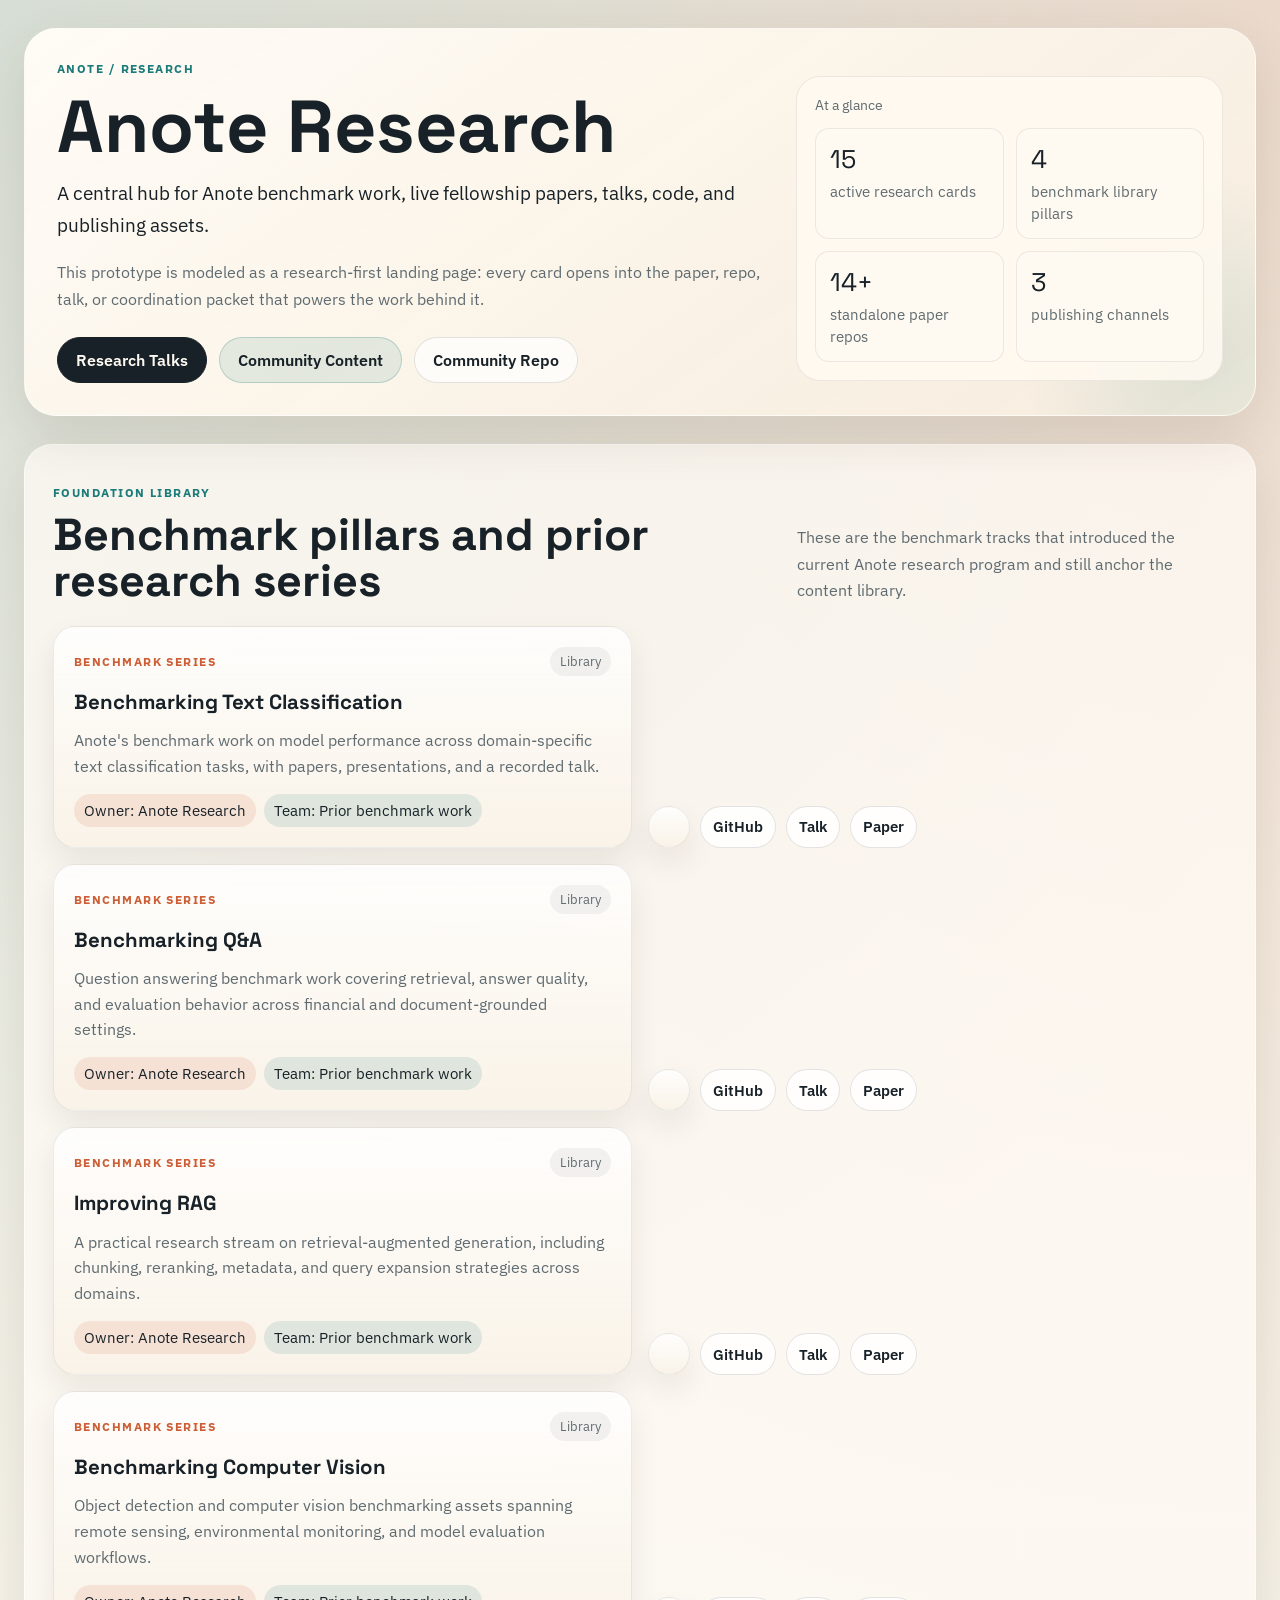
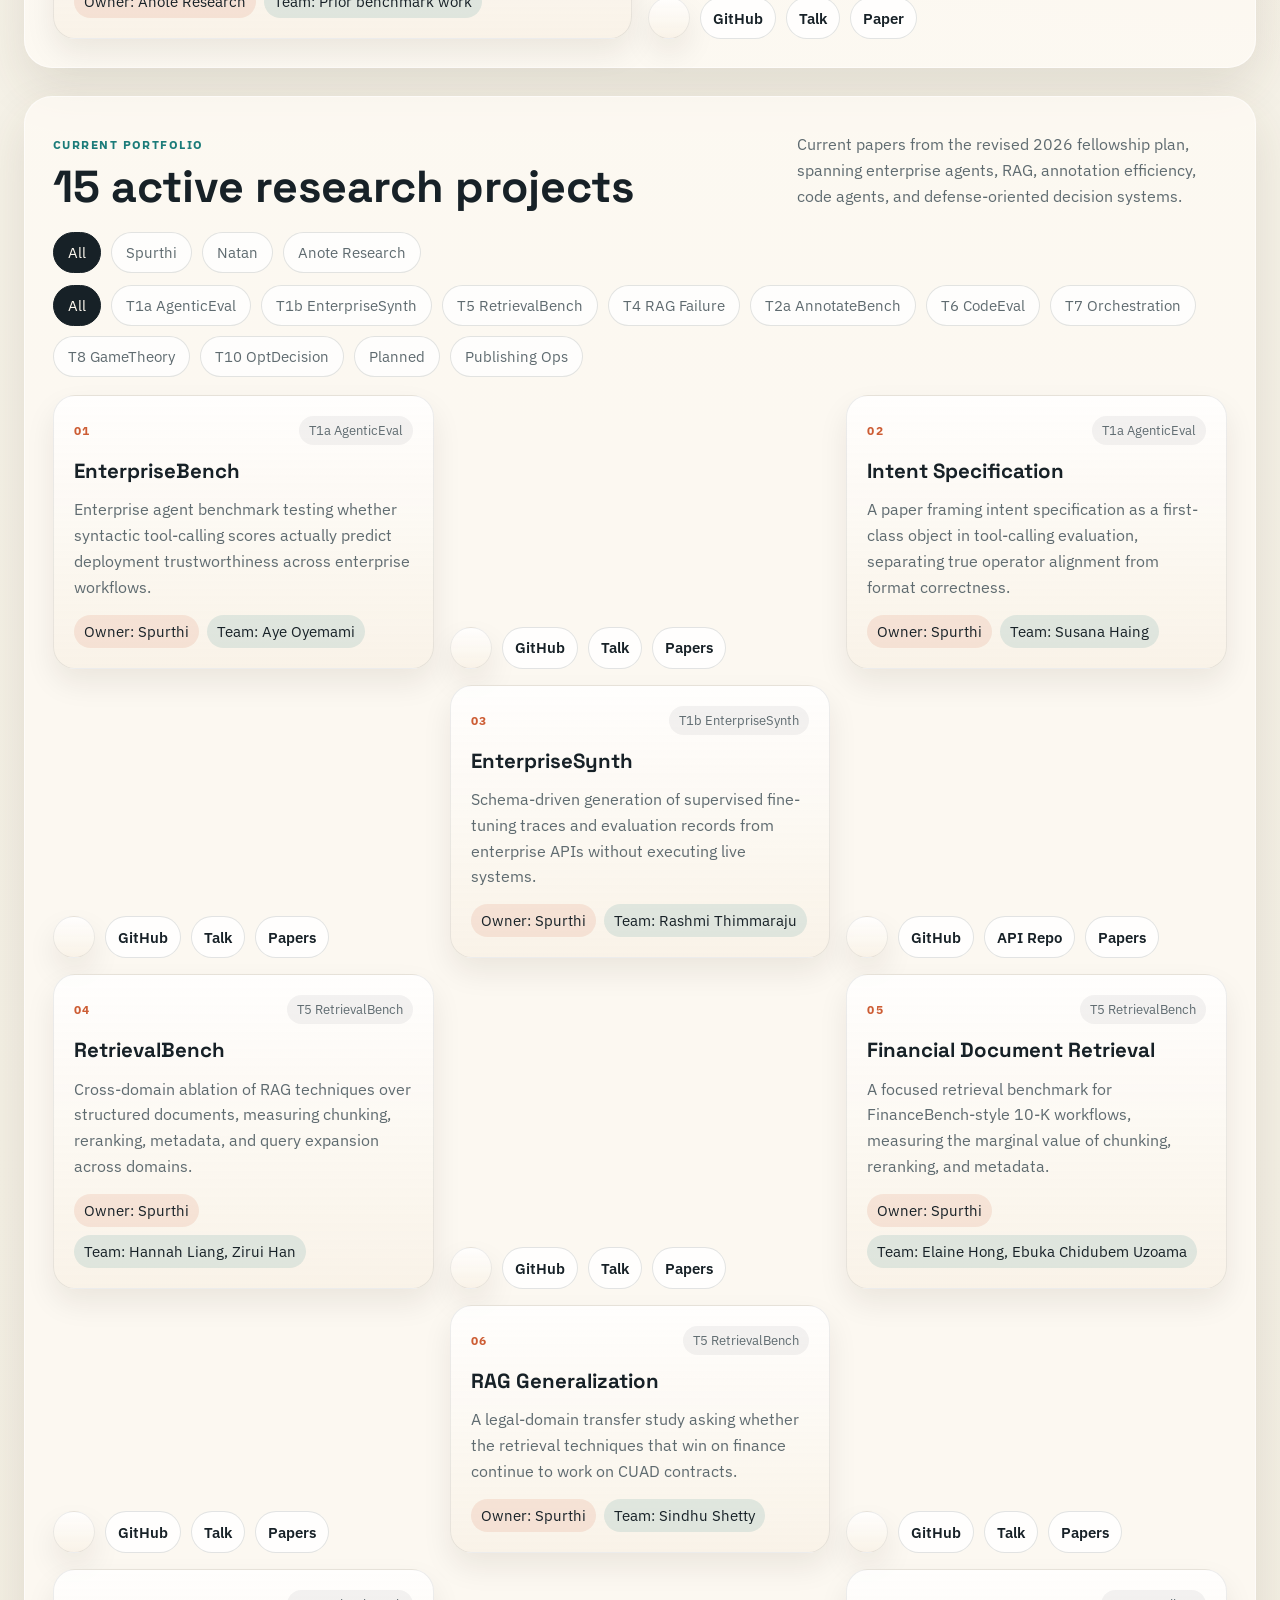
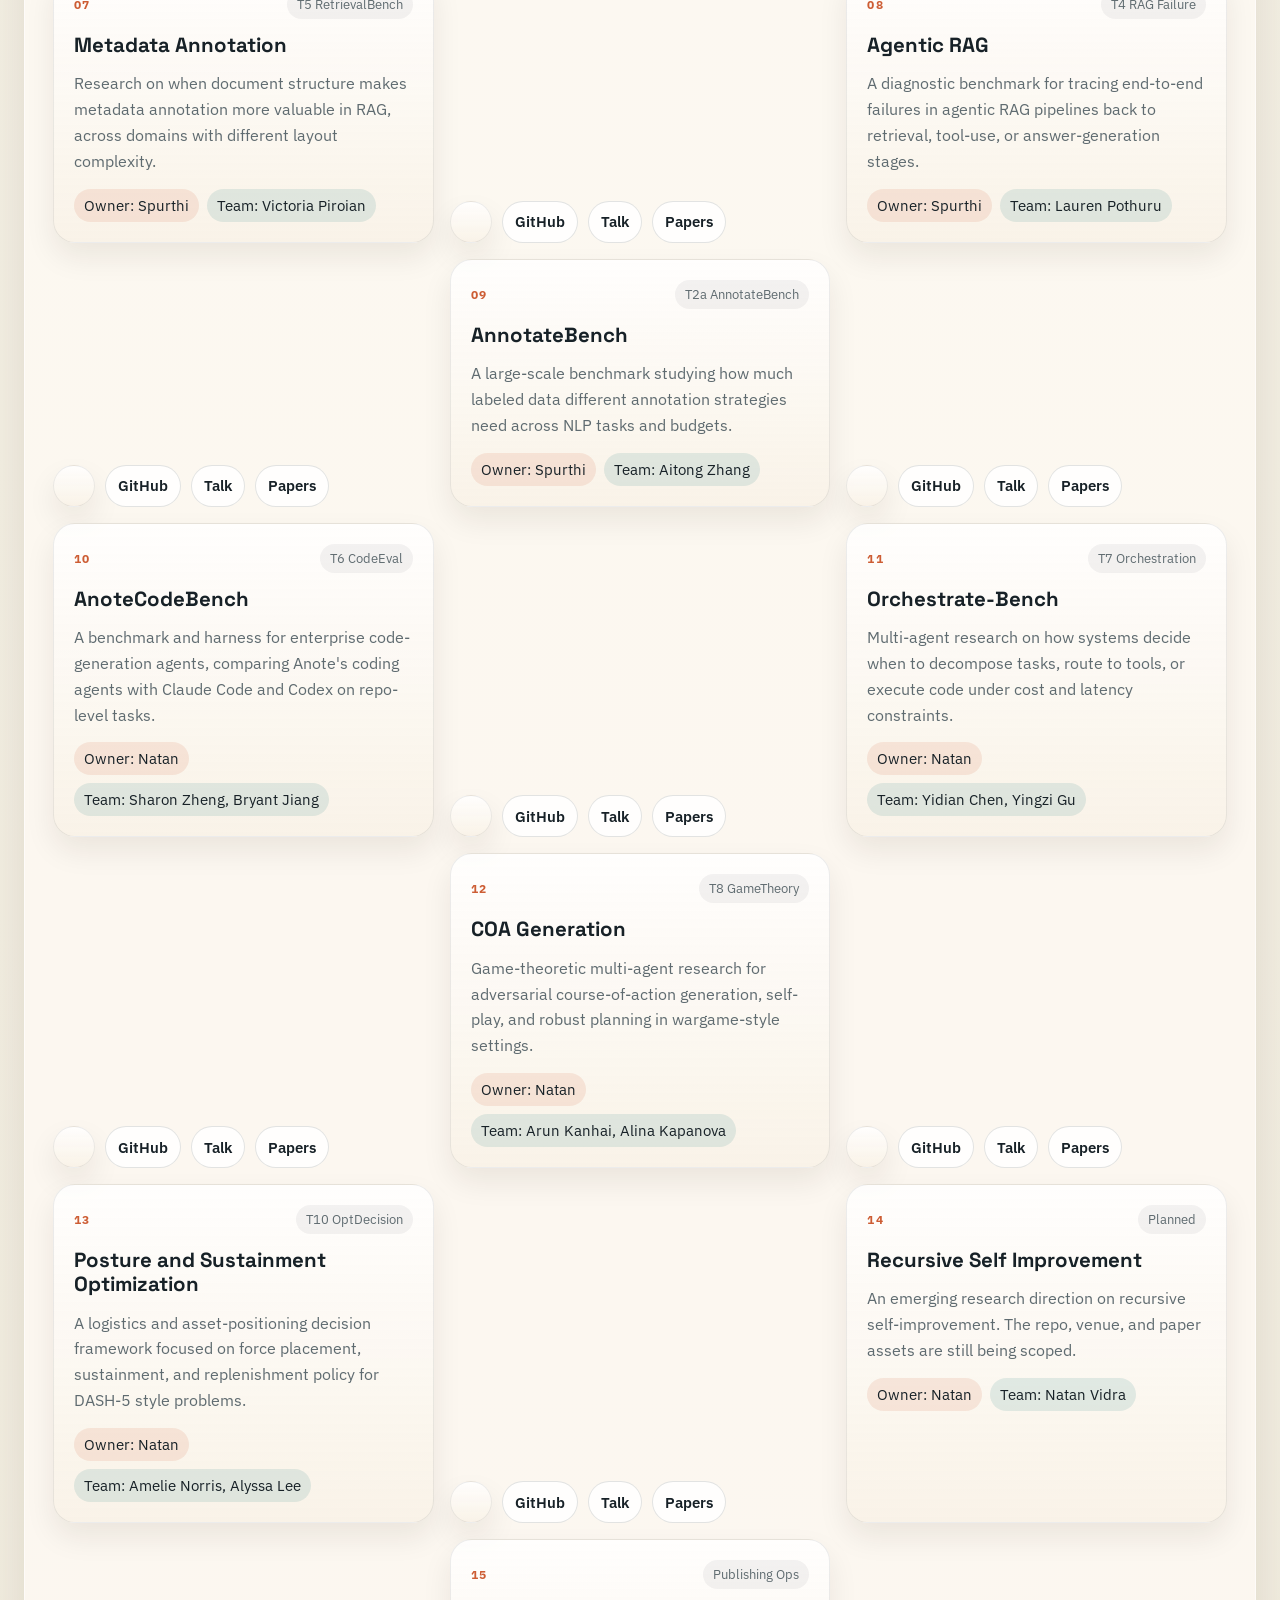
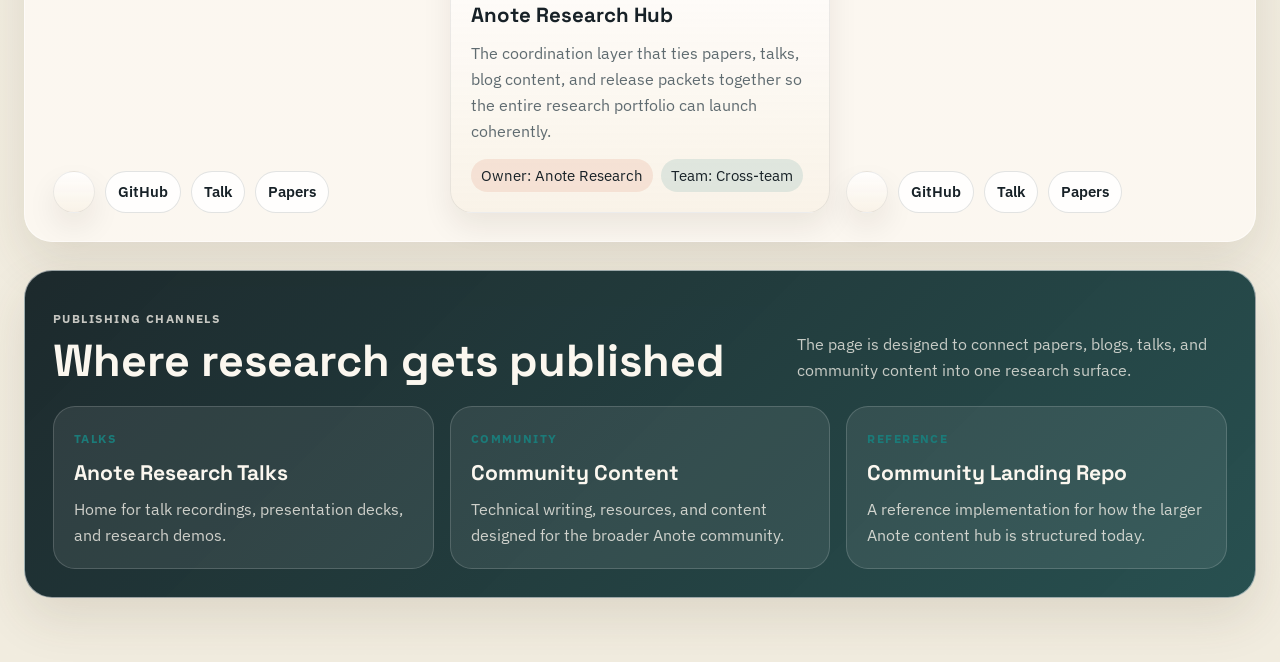
==== researchops/research-page/index.html @ d4bd1a4d "Organize research paper folders" ====
<!DOCTYPE html>
<html lang="en">
  <head>
    <meta charset="UTF-8" />
    <meta name="viewport" content="width=device-width, initial-scale=1.0" />
    <title>Anote Research</title>
    <link rel="preconnect" href="https://fonts.googleapis.com" />
    <link rel="preconnect" href="https://fonts.gstatic.com" crossorigin />
    <link
      href="https://fonts.googleapis.com/css2?family=IBM+Plex+Sans:wght@400;500;600;700&family=Space+Grotesk:wght@500;700&display=swap"
      rel="stylesheet"
    />
    <link rel="stylesheet" href="./styles.css" />
  </head>
  <body>
    <div class="page-shell">
      <header class="hero">
        <div class="hero__eyebrow">Anote / research</div>
        <div class="hero__content">
          <div class="hero__copy">
            <h1>Anote Research</h1>
            <p class="hero__lede">
              A central hub for Anote benchmark work, live fellowship papers,
              talks, code, and publishing assets.
            </p>
            <p class="hero__subcopy">
              This prototype is modeled as a research-first landing page: every
              card opens into the paper, repo, talk, or coordination packet that
              powers the work behind it.
            </p>
            <div class="hero__actions">
              <a class="button button--primary" href="https://anote.ai/researchTalks" target="_blank" rel="noreferrer">Research Talks</a>
              <a class="button button--secondary" href="https://community.anote.ai/community/content" target="_blank" rel="noreferrer">Community Content</a>
              <a class="button button--ghost" href="https://github.com/anote-ai/Community" target="_blank" rel="noreferrer">Community Repo</a>
            </div>
          </div>
          <aside class="hero__panel">
            <div class="hero__panel-label">At a glance</div>
            <div class="stat-grid" id="stat-grid"></div>
          </aside>
        </div>
      </header>

      <main>
        <section class="section">
          <div class="section__heading">
            <div>
              <p class="section__eyebrow">Foundation Library</p>
              <h2>Benchmark pillars and prior research series</h2>
            </div>
            <p class="section__intro">
              These are the benchmark tracks that introduced the current Anote
              research program and still anchor the content library.
            </p>
          </div>
          <div class="card-grid card-grid--featured" id="featured-projects"></div>
        </section>

        <section class="section">
          <div class="section__heading">
            <div>
              <p class="section__eyebrow">Current Portfolio</p>
              <h2>15 active research projects</h2>
            </div>
            <p class="section__intro">
              Current papers from the revised 2026 fellowship plan, spanning
              enterprise agents, RAG, annotation efficiency, code agents, and
              defense-oriented decision systems.
            </p>
          </div>
          <div class="toolbar">
            <div class="filter-group" id="owner-filters"></div>
            <div class="filter-group" id="track-filters"></div>
          </div>
          <div class="card-grid" id="active-projects"></div>
        </section>

        <section class="section section--channels">
          <div class="section__heading">
            <div>
              <p class="section__eyebrow">Publishing Channels</p>
              <h2>Where research gets published</h2>
            </div>
            <p class="section__intro">
              The page is designed to connect papers, blogs, talks, and
              community content into one research surface.
            </p>
          </div>
          <div class="channel-grid">
            <a class="channel-card" href="https://anote.ai/researchTalks" target="_blank" rel="noreferrer">
              <span class="channel-card__label">Talks</span>
              <h3>Anote Research Talks</h3>
              <p>Home for talk recordings, presentation decks, and research demos.</p>
            </a>
            <a class="channel-card" href="https://community.anote.ai/community/content" target="_blank" rel="noreferrer">
              <span class="channel-card__label">Community</span>
              <h3>Community Content</h3>
              <p>Technical writing, resources, and content designed for the broader Anote community.</p>
            </a>
            <a class="channel-card" href="https://github.com/anote-ai/Community" target="_blank" rel="noreferrer">
              <span class="channel-card__label">Reference</span>
              <h3>Community Landing Repo</h3>
              <p>A reference implementation for how the larger Anote content hub is structured today.</p>
            </a>
          </div>
        </section>
      </main>
    </div>

    <script src="./app.js"></script>
  </body>
</html>
---- researchops/research-page/styles.css ----
:root {
  --bg: #f5f1e7;
  --panel: rgba(255, 251, 245, 0.92);
  --panel-strong: #fffaf1;
  --text: #172127;
  --muted: #5f6b70;
  --line: rgba(23, 33, 39, 0.12);
  --accent: #cd5d34;
  --accent-soft: rgba(205, 93, 52, 0.12);
  --teal: #1b7b79;
  --teal-soft: rgba(27, 123, 121, 0.12);
  --shadow: 0 20px 50px rgba(73, 58, 36, 0.12);
  --radius-xl: 28px;
  --radius-lg: 20px;
  --radius-md: 14px;
}

* {
  box-sizing: border-box;
}

html {
  scroll-behavior: smooth;
}

body {
  margin: 0;
  min-height: 100vh;
  font-family: "IBM Plex Sans", sans-serif;
  color: var(--text);
  background:
    radial-gradient(circle at top left, rgba(27, 123, 121, 0.14), transparent 28%),
    radial-gradient(circle at top right, rgba(205, 93, 52, 0.16), transparent 30%),
    linear-gradient(180deg, #f7f4eb 0%, #f1ecdf 100%);
}

a {
  color: inherit;
  text-decoration: none;
}

.page-shell {
  width: min(1240px, calc(100vw - 48px));
  margin: 0 auto;
  padding: 28px 0 64px;
}

.hero {
  position: relative;
  overflow: hidden;
  background:
    linear-gradient(145deg, rgba(255, 251, 245, 0.96), rgba(246, 236, 220, 0.92)),
    var(--panel);
  border: 1px solid rgba(255, 255, 255, 0.55);
  border-radius: 32px;
  box-shadow: var(--shadow);
  padding: 32px;
}

.hero::after {
  content: "";
  position: absolute;
  inset: auto -10% -30% auto;
  width: 360px;
  height: 360px;
  border-radius: 50%;
  background: radial-gradient(circle, rgba(27, 123, 121, 0.12) 0%, transparent 70%);
}

.hero__eyebrow,
.section__eyebrow,
.channel-card__label,
.project-card__meta {
  letter-spacing: 0.12em;
  text-transform: uppercase;
  font-size: 0.75rem;
  font-weight: 700;
}

.hero__eyebrow,
.section__eyebrow,
.channel-card__label {
  color: var(--teal);
}

.hero__content {
  display: grid;
  grid-template-columns: minmax(0, 1.5fr) minmax(320px, 0.9fr);
  gap: 28px;
  align-items: start;
  position: relative;
  z-index: 1;
}

.hero h1,
.section h2,
.project-card h3,
.channel-card h3,
.stat-card__value {
  font-family: "Space Grotesk", sans-serif;
}

.hero h1 {
  margin: 16px 0 14px;
  font-size: clamp(2.6rem, 6vw, 4.6rem);
  line-height: 0.96;
}

.hero__lede {
  margin: 0;
  max-width: 760px;
  font-size: 1.18rem;
  line-height: 1.7;
}

.hero__subcopy {
  max-width: 720px;
  margin: 18px 0 0;
  color: var(--muted);
  line-height: 1.7;
}

.hero__actions {
  display: flex;
  flex-wrap: wrap;
  gap: 12px;
  margin-top: 24px;
}

.button {
  display: inline-flex;
  align-items: center;
  justify-content: center;
  min-height: 46px;
  padding: 0 18px;
  border-radius: 999px;
  border: 1px solid var(--line);
  font-weight: 600;
  transition: transform 180ms ease, background-color 180ms ease, border-color 180ms ease;
}

.button:hover {
  transform: translateY(-1px);
}

.button--primary {
  background: var(--text);
  color: #fffaf1;
  border-color: var(--text);
}

.button--secondary {
  background: rgba(27, 123, 121, 0.1);
  border-color: rgba(27, 123, 121, 0.24);
}

.button--ghost {
  background: rgba(255, 255, 255, 0.72);
}

.hero__panel {
  background: rgba(255, 250, 241, 0.9);
  border: 1px solid rgba(23, 33, 39, 0.08);
  border-radius: 24px;
  padding: 18px;
}

.hero__panel-label {
  color: var(--muted);
  font-size: 0.9rem;
  margin-bottom: 14px;
}

.stat-grid {
  display: grid;
  grid-template-columns: repeat(2, minmax(0, 1fr));
  gap: 12px;
}

.stat-card {
  background: var(--panel-strong);
  border: 1px solid rgba(23, 33, 39, 0.08);
  border-radius: var(--radius-md);
  padding: 14px;
}

.stat-card__value {
  display: block;
  font-size: 1.6rem;
  margin-bottom: 6px;
}

.stat-card__label {
  color: var(--muted);
  font-size: 0.92rem;
  line-height: 1.4;
}

.section {
  margin-top: 28px;
  background: rgba(255, 251, 245, 0.72);
  border: 1px solid rgba(255, 255, 255, 0.55);
  border-radius: 28px;
  box-shadow: var(--shadow);
  padding: 28px;
}

.section__heading {
  display: flex;
  justify-content: space-between;
  gap: 24px;
  align-items: end;
  margin-bottom: 22px;
}

.section h2 {
  margin: 10px 0 0;
  font-size: clamp(1.8rem, 4vw, 2.8rem);
  line-height: 1.02;
}

.section__intro {
  max-width: 430px;
  color: var(--muted);
  line-height: 1.65;
  margin: 0;
}

.toolbar {
  display: flex;
  flex-wrap: wrap;
  gap: 12px;
  justify-content: space-between;
  margin-bottom: 18px;
}

.filter-group {
  display: flex;
  flex-wrap: wrap;
  gap: 10px;
}

.filter-chip {
  border: 1px solid rgba(23, 33, 39, 0.12);
  border-radius: 999px;
  background: rgba(255, 255, 255, 0.74);
  color: var(--muted);
  padding: 10px 14px;
  font: inherit;
  font-size: 0.92rem;
  cursor: pointer;
  transition: background-color 180ms ease, border-color 180ms ease, color 180ms ease;
}

.filter-chip.is-active {
  background: var(--text);
  border-color: var(--text);
  color: #fffaf1;
}

.card-grid {
  display: grid;
  grid-template-columns: repeat(3, minmax(0, 1fr));
  gap: 16px;
}

.card-grid--featured {
  grid-template-columns: repeat(2, minmax(0, 1fr));
}

.project-card {
  display: flex;
  flex-direction: column;
  gap: 14px;
  min-height: 100%;
  padding: 20px;
  border-radius: 22px;
  border: 1px solid rgba(23, 33, 39, 0.08);
  background:
    linear-gradient(180deg, rgba(255, 255, 255, 0.82), rgba(249, 242, 231, 0.96));
  box-shadow: 0 14px 30px rgba(39, 28, 8, 0.08);
  transition: transform 180ms ease, border-color 180ms ease, box-shadow 180ms ease;
}

.project-card:hover {
  transform: translateY(-3px);
  border-color: rgba(27, 123, 121, 0.22);
  box-shadow: 0 18px 34px rgba(39, 28, 8, 0.12);
}

.project-card__topline {
  display: flex;
  justify-content: space-between;
  gap: 14px;
  align-items: center;
}

.project-card__meta {
  color: var(--accent);
}

.project-card__track {
  font-size: 0.82rem;
  color: var(--muted);
  padding: 6px 10px;
  border-radius: 999px;
  background: rgba(23, 33, 39, 0.05);
}

.project-card h3 {
  margin: 0;
  font-size: 1.28rem;
  line-height: 1.18;
}

.project-card p {
  margin: 0;
  color: var(--muted);
  line-height: 1.62;
}

.project-card__owner {
  display: flex;
  flex-wrap: wrap;
  gap: 8px;
  font-size: 0.92rem;
}

.pill {
  display: inline-flex;
  align-items: center;
  gap: 6px;
  border-radius: 999px;
  padding: 7px 10px;
  background: var(--accent-soft);
  color: var(--text);
}

.pill--teal {
  background: var(--teal-soft);
}

.project-card__links {
  display: flex;
  flex-wrap: wrap;
  gap: 10px;
  margin-top: auto;
}

.link-chip {
  display: inline-flex;
  align-items: center;
  gap: 8px;
  padding: 10px 12px;
  border-radius: 999px;
  border: 1px solid rgba(23, 33, 39, 0.12);
  background: rgba(255, 255, 255, 0.86);
  font-size: 0.92rem;
  font-weight: 600;
}

.link-chip--muted {
  color: var(--muted);
  background: rgba(23, 33, 39, 0.04);
}

.section--channels {
  background:
    linear-gradient(135deg, rgba(24, 37, 40, 0.98), rgba(31, 73, 74, 0.96));
  color: #fbf7ef;
}

.section--channels .section__intro,
.section--channels .section__eyebrow {
  color: rgba(251, 247, 239, 0.76);
}

.channel-grid {
  display: grid;
  grid-template-columns: repeat(3, minmax(0, 1fr));
  gap: 16px;
}

.channel-card {
  background: rgba(255, 255, 255, 0.08);
  border: 1px solid rgba(255, 255, 255, 0.16);
  border-radius: 22px;
  padding: 20px;
  transition: transform 180ms ease, background-color 180ms ease;
}

.channel-card:hover {
  transform: translateY(-3px);
  background: rgba(255, 255, 255, 0.12);
}

.channel-card h3 {
  margin: 12px 0 10px;
  font-size: 1.32rem;
}

.channel-card p {
  margin: 0;
  color: rgba(251, 247, 239, 0.78);
  line-height: 1.65;
}

@media (max-width: 1100px) {
  .hero__content,
  .section__heading {
    grid-template-columns: 1fr;
    display: grid;
  }

  .section__heading {
    align-items: start;
  }

  .section__intro {
    max-width: none;
  }

  .card-grid,
  .card-grid--featured,
  .channel-grid {
    grid-template-columns: repeat(2, minmax(0, 1fr));
  }
}

@media (max-width: 760px) {
  .page-shell {
    width: min(100vw - 24px, 1240px);
    padding-top: 12px;
  }

  .hero,
  .section {
    padding: 20px;
    border-radius: 24px;
  }

  .stat-grid,
  .card-grid,
  .card-grid--featured,
  .channel-grid {
    grid-template-columns: 1fr;
  }

  .project-card__topline {
    flex-direction: column;
    align-items: start;
  }

  .hero__actions,
  .project-card__links {
    flex-direction: column;
  }

  .button,
  .link-chip {
    width: 100%;
    justify-content: center;
  }
}
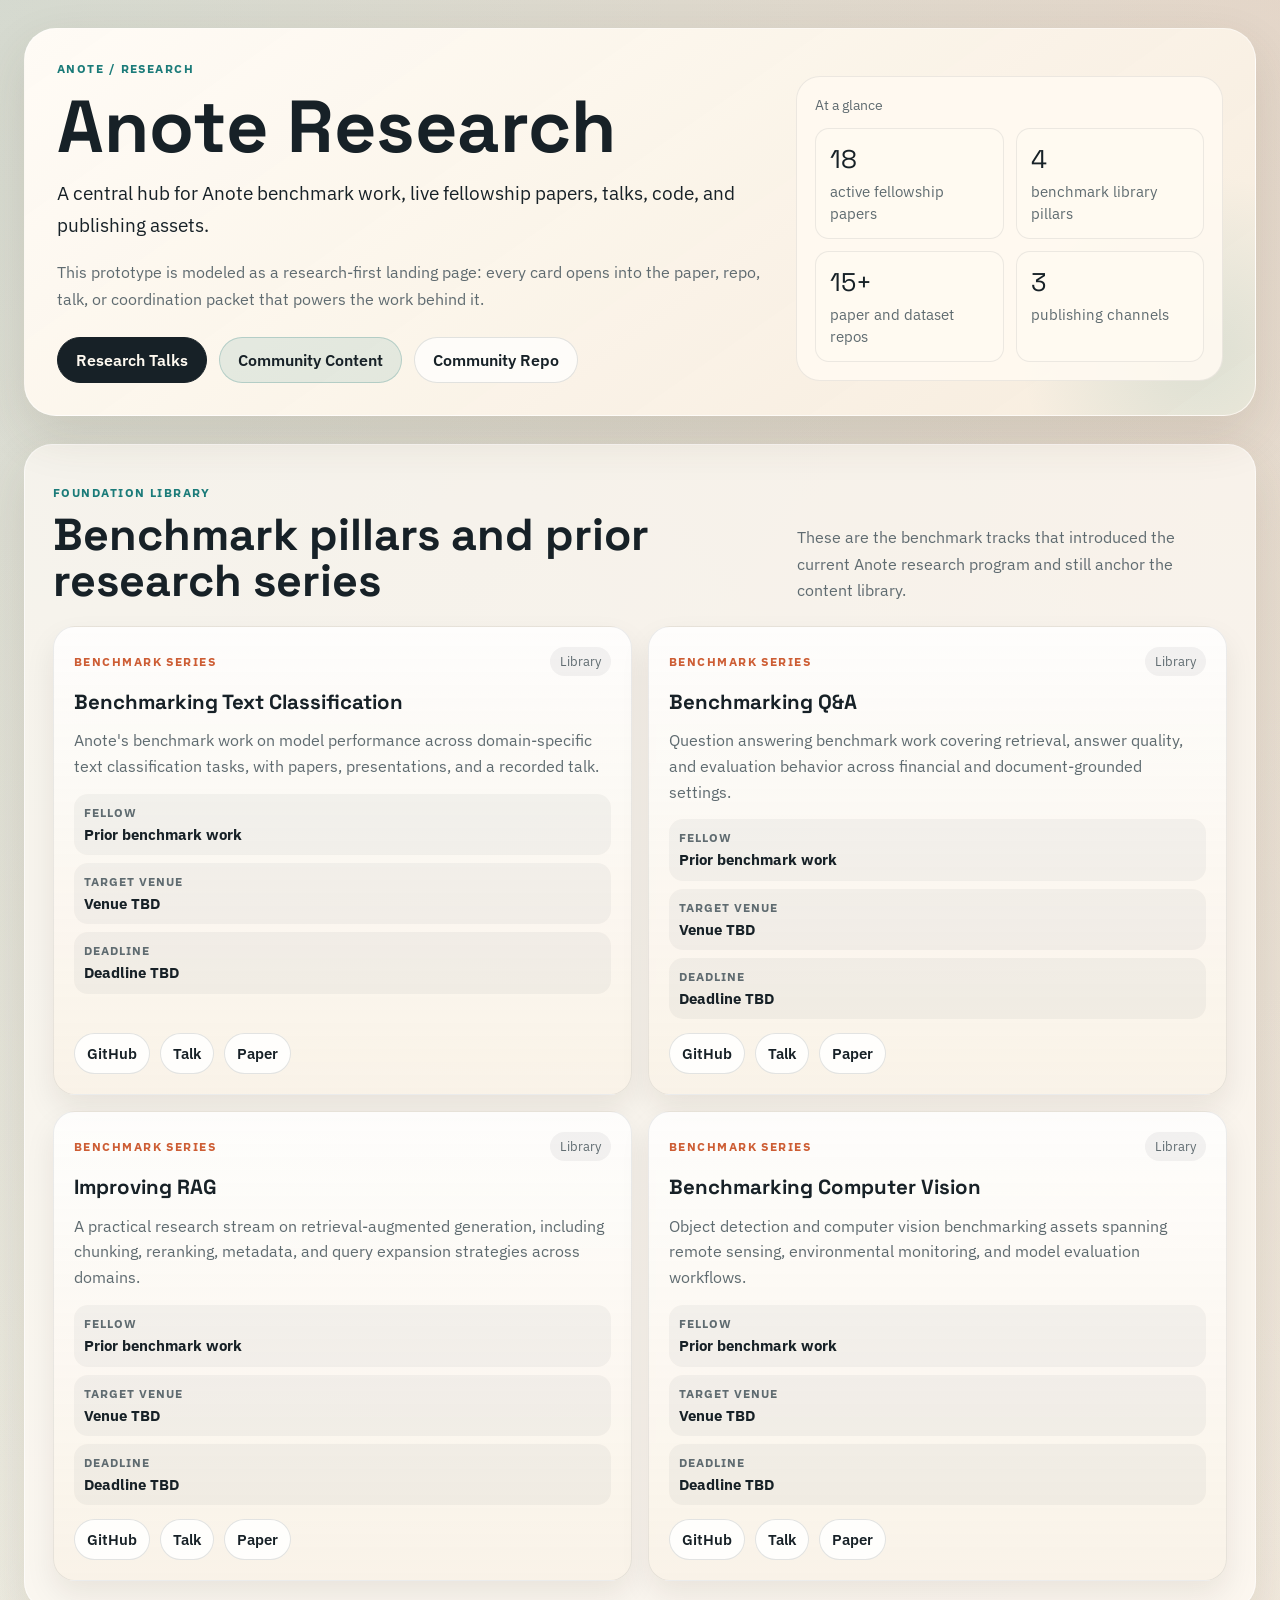
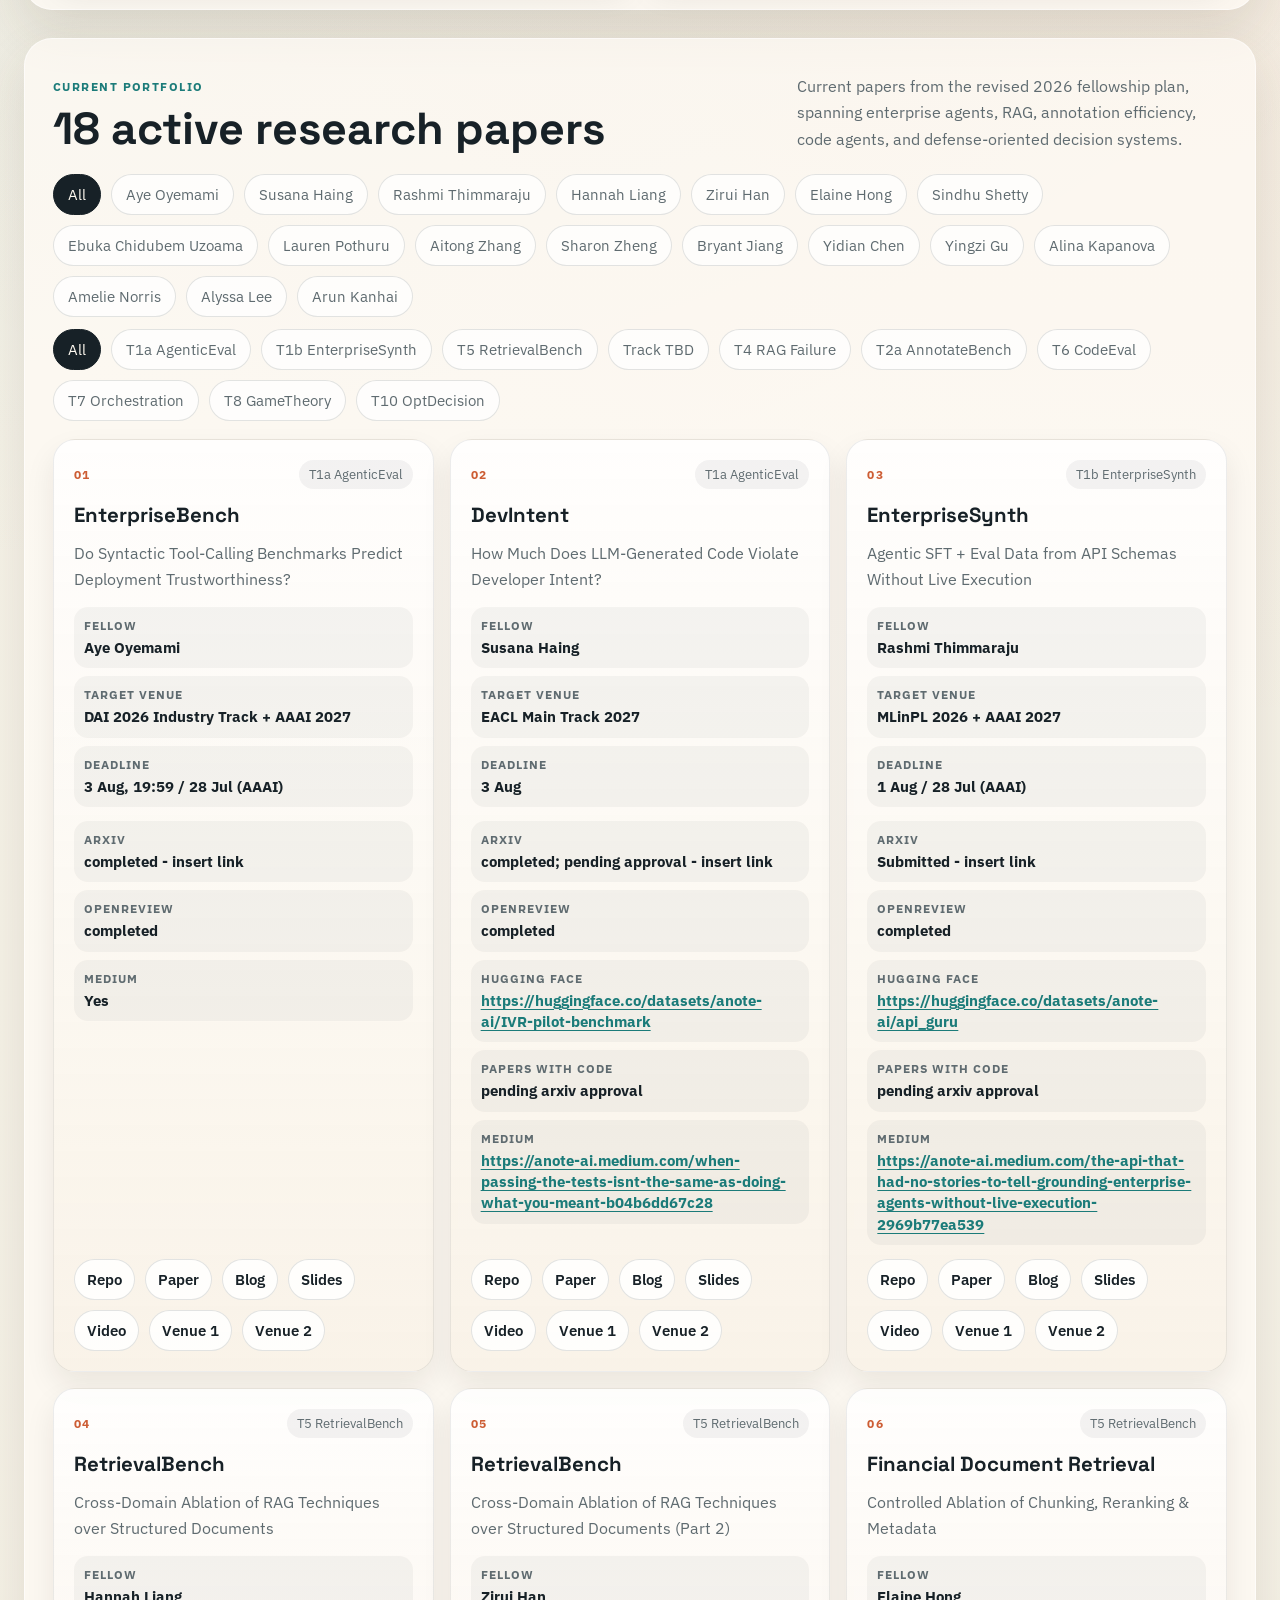
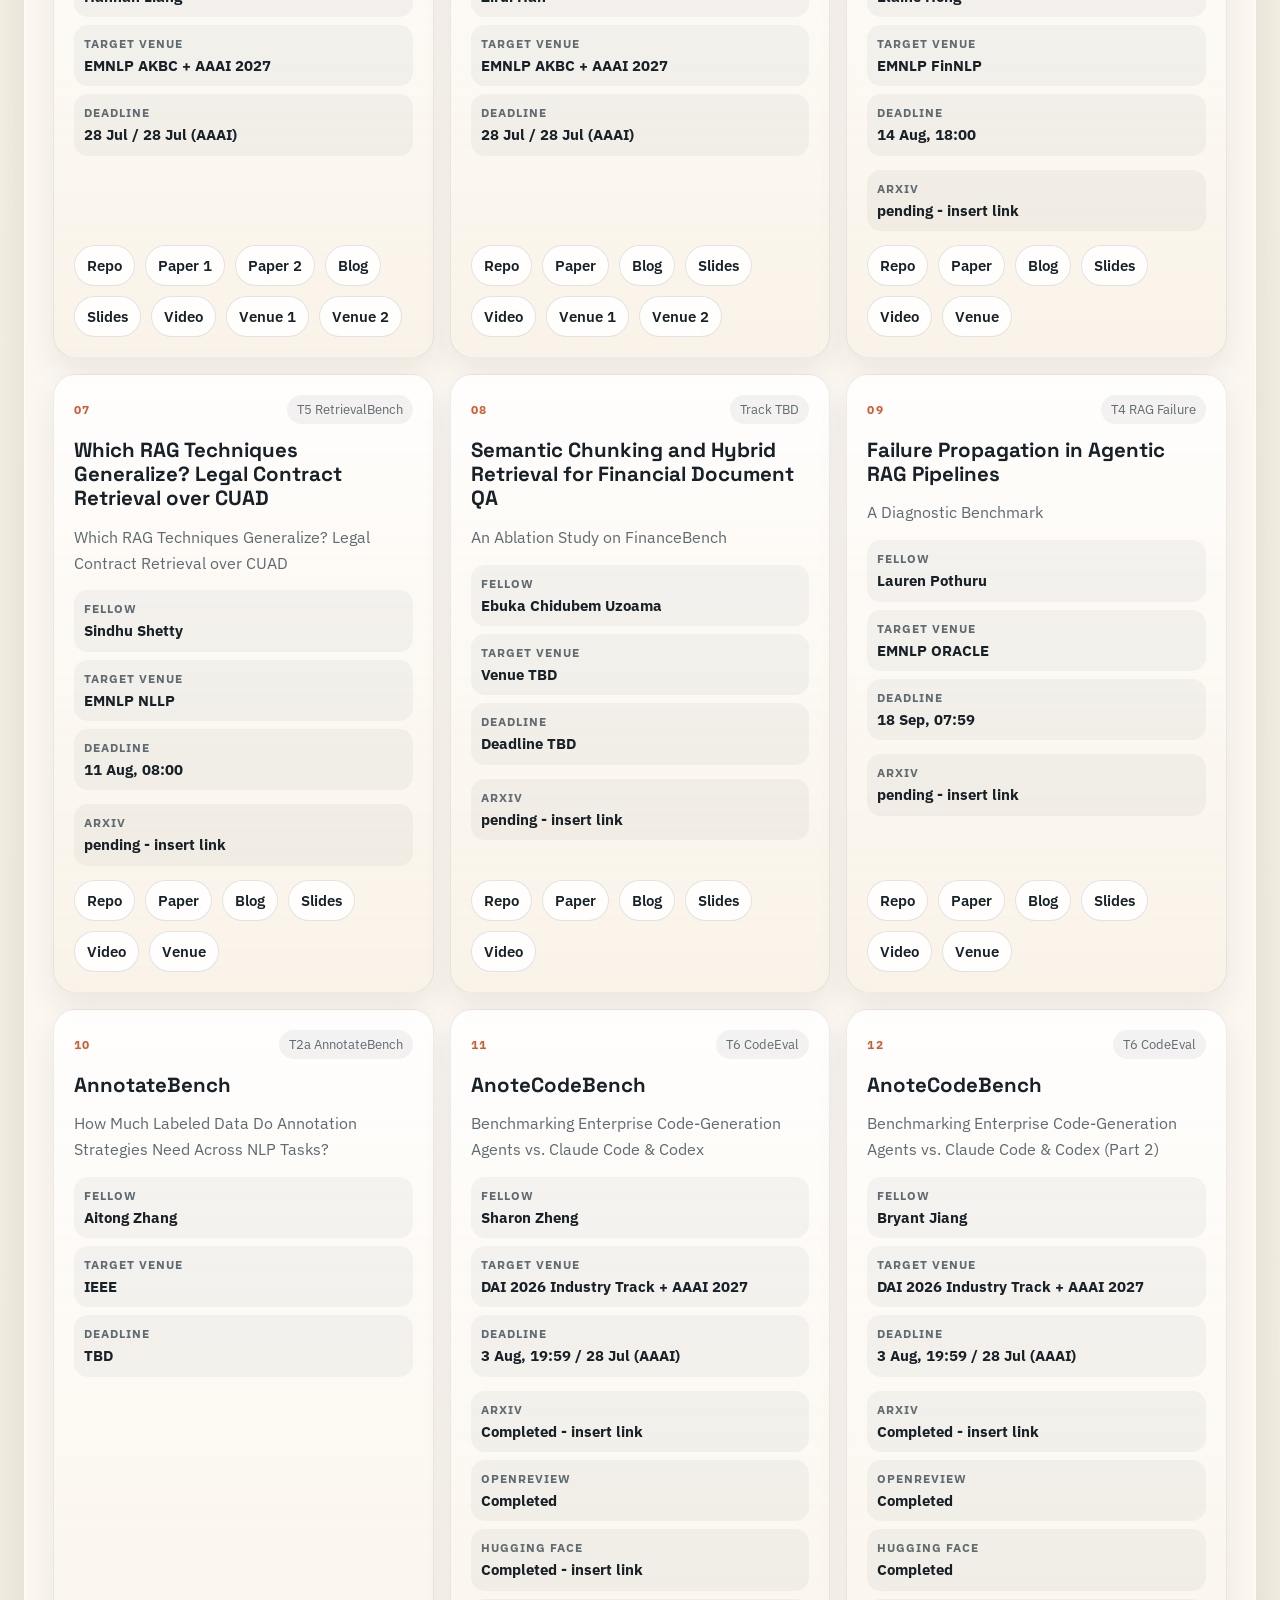
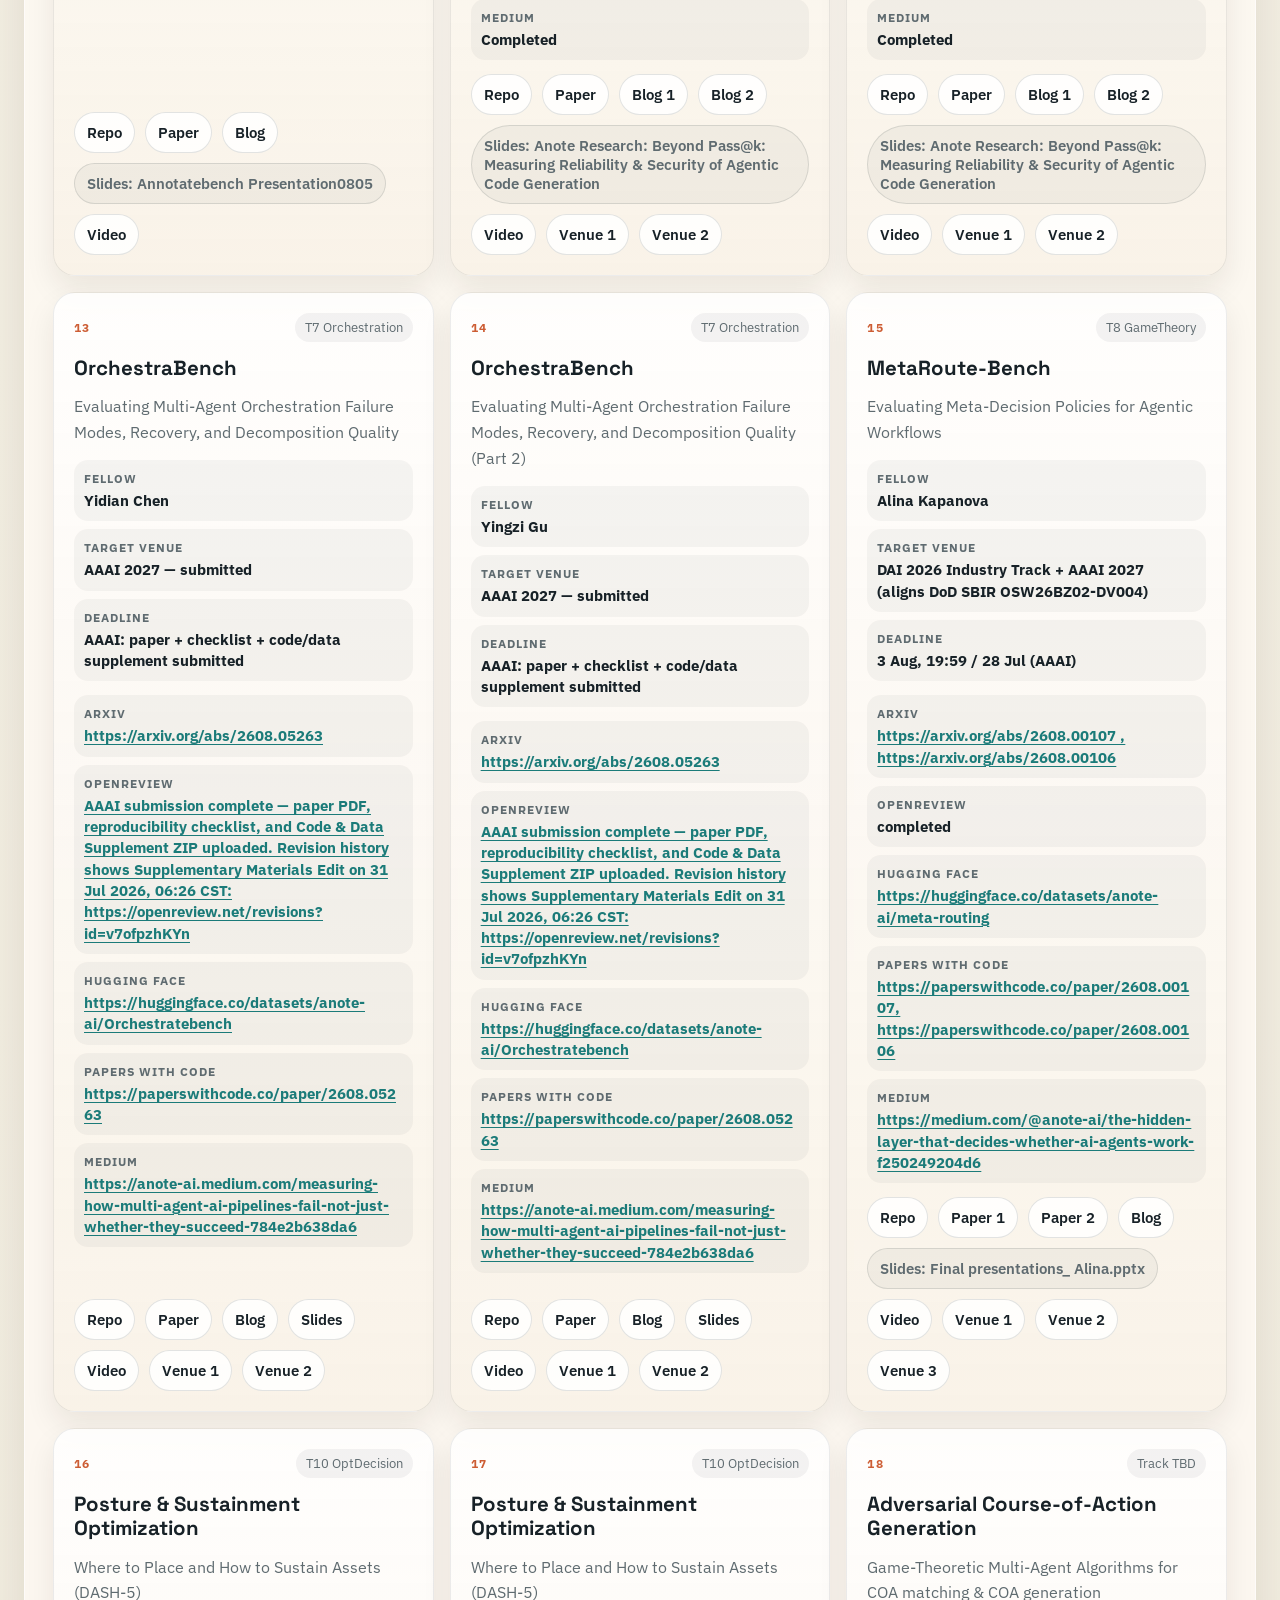
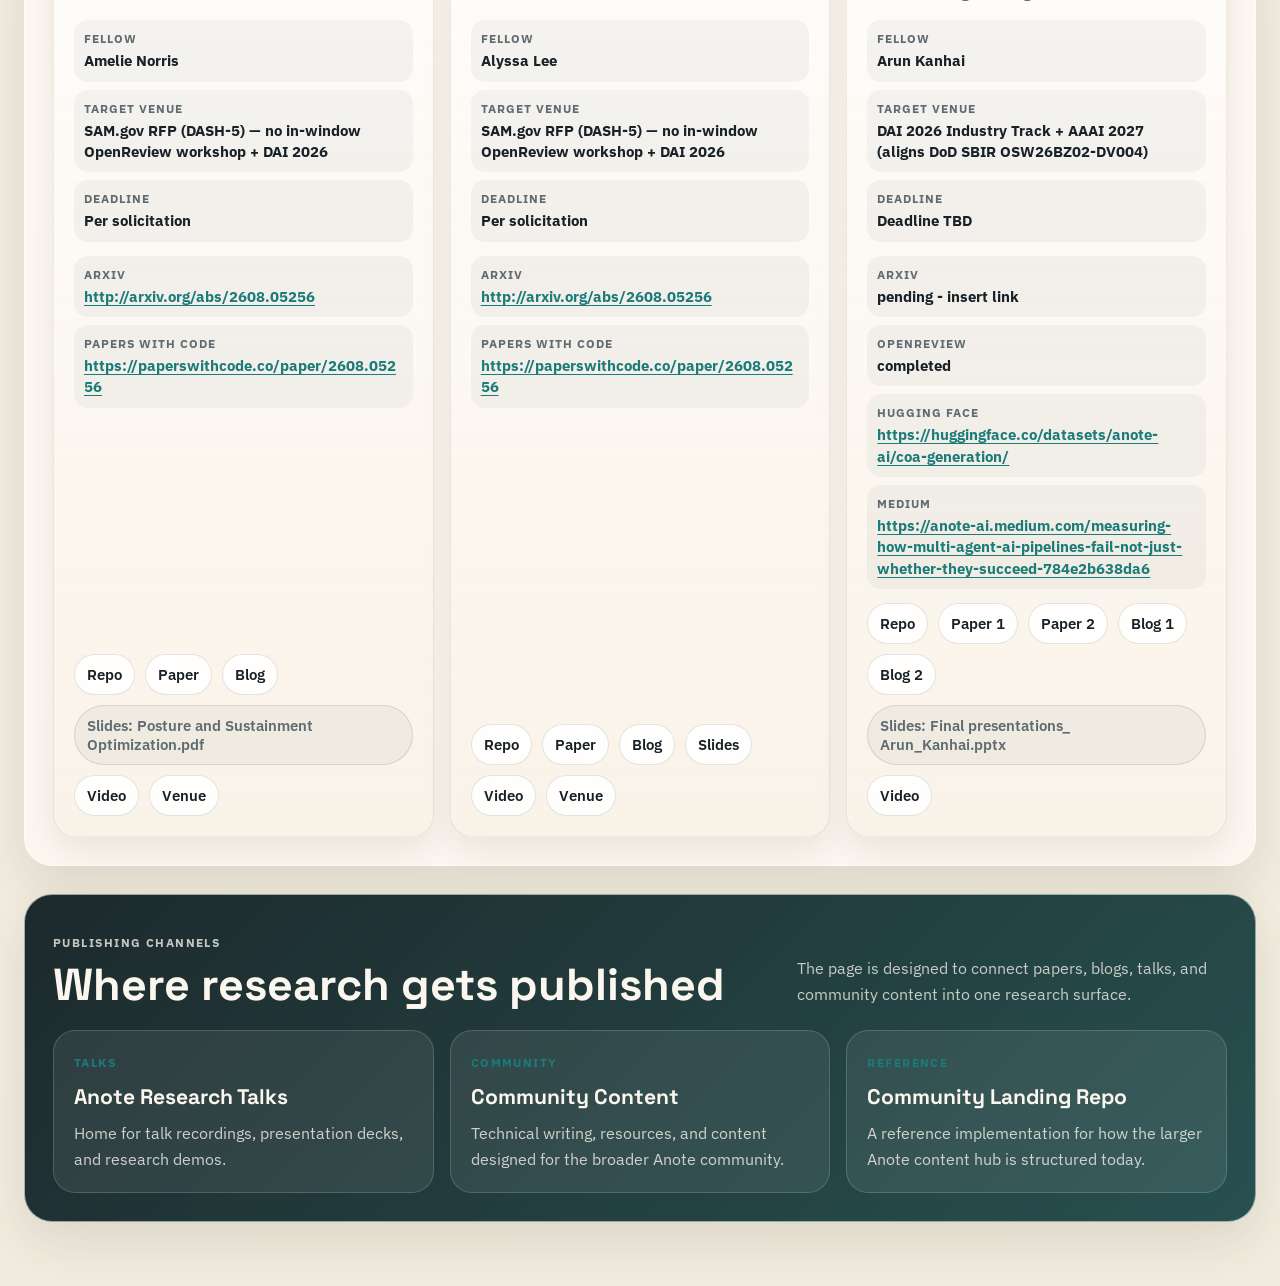
==== commit 94d8f271: "add changes to the research repo" ====
--- a/researchops/research-page/index.html
+++ b/researchops/research-page/index.html
@@ -60,7 +60,7 @@
           <div class="section__heading">
             <div>
               <p class="section__eyebrow">Current Portfolio</p>
-              <h2>15 active research projects</h2>
+              <h2>18 active research papers</h2>
             </div>
             <p class="section__intro">
               Current papers from the revised 2026 fellowship plan, spanning
--- a/researchops/research-page/styles.css
+++ b/researchops/research-page/styles.css
@@ -319,6 +319,44 @@
   line-height: 1.62;
 }
 
+.project-card__details,
+.project-card__status-list {
+  display: grid;
+  gap: 8px;
+}
+
+.project-card__details div,
+.status-row {
+  display: grid;
+  gap: 4px;
+  padding: 10px;
+  border-radius: var(--radius-md);
+  background: rgba(23, 33, 39, 0.04);
+}
+
+.project-card__details span,
+.status-row span {
+  color: var(--muted);
+  font-size: 0.78rem;
+  font-weight: 700;
+  letter-spacing: 0.08em;
+  text-transform: uppercase;
+}
+
+.project-card__details strong,
+.status-row strong {
+  font-size: 0.92rem;
+  line-height: 1.45;
+  overflow-wrap: anywhere;
+}
+
+.status-row a {
+  color: var(--teal);
+  text-decoration: underline;
+  text-decoration-thickness: 1px;
+  text-underline-offset: 3px;
+}
+
 .project-card__owner {
   display: flex;
   flex-wrap: wrap;
